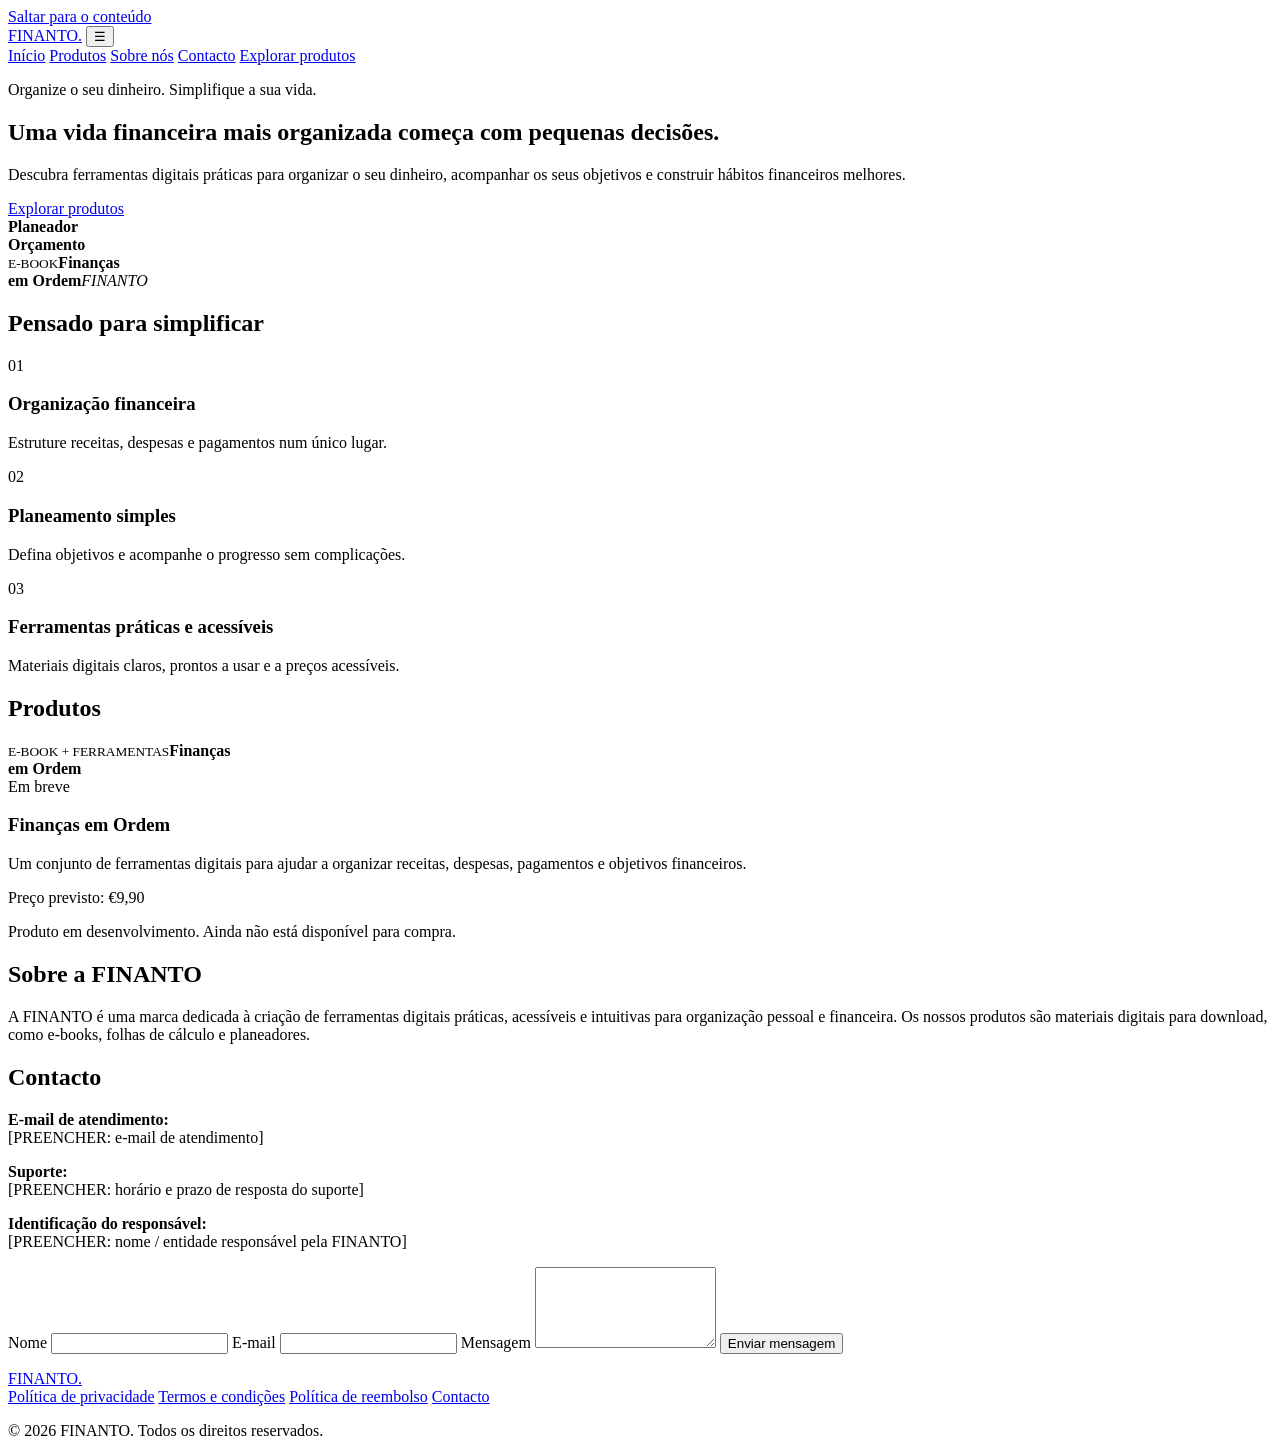
==== index.html @ b925a3a4 "Create index.html" ====
<!DOCTYPE html>
<html lang="pt-PT">
<head>
  <meta charset="UTF-8">
  <meta name="viewport" content="width=device-width, initial-scale=1">
  <title>FINANTO | Produtos digitais para organizar o seu dinheiro</title>
  <meta name="description" content="A FINANTO cria ferramentas digitais práticas e acessíveis para organização pessoal e financeira: e-books, folhas de cálculo e planeadores.">
  <meta property="og:title" content="FINANTO">
  <meta property="og:description" content="Organize o seu dinheiro. Simplifique a sua vida.">
  <meta property="og:type" content="website">
  <meta name="theme-color" content="#142B25">
  <link rel="stylesheet" href="styles.css">
</head>
<body>
  <a class="skip" href="#principal">Saltar para o conteúdo</a>

  <!-- CABEÇALHO -->
  <header class="site-header">
    <div class="container bar">
      <a class="logo" href="index.html" aria-label="FINANTO, página inicial">FINANTO<span>.</span></a>
      <button class="menu-btn" aria-expanded="false" aria-controls="nav" aria-label="Abrir menu">☰</button>
      <nav id="nav" class="nav" aria-label="Principal">
        <a href="#inicio">Início</a>
        <a href="#produtos">Produtos</a>
        <a href="#sobre">Sobre nós</a>
        <a href="#contacto">Contacto</a>
        <a class="btn btn-gold" href="#produtos">Explorar produtos</a>
      </nav>
    </div>
  </header>

  <main id="principal">
    <!-- HERO -->
    <section id="inicio" class="hero">
      <div class="container hero-grid">
        <div>
          <p class="eyebrow">Organize o seu dinheiro. Simplifique a sua vida.</p>
          <h1>Uma vida financeira mais organizada começa com pequenas decisões.</h1>
          <p class="lead">Descubra ferramentas digitais práticas para organizar o seu dinheiro, acompanhar os seus objetivos e construir hábitos financeiros melhores.</p>
          <a class="btn btn-gold" href="#produtos">Explorar produtos</a>
        </div>
        <!-- Mockups feitos só com CSS -->
        <div class="mockups" aria-hidden="true">
          <div class="m-planner"><b>Planeador</b><i></i><i></i><i></i><i></i></div>
          <div class="m-sheet"><b>Orçamento</b><div class="grid"><u></u><u></u><u></u><u></u><u></u><u></u><u></u><u></u><u></u></div></div>
          <div class="m-book"><small>E-BOOK</small><strong>Finanças<br>em Ordem</strong><em>FINANTO</em></div>
        </div>
      </div>
    </section>

    <!-- BENEFÍCIOS -->
    <section class="section alt" aria-labelledby="t-ben">
      <div class="container">
        <h2 id="t-ben">Pensado para simplificar</h2>
        <div class="cards">
          <article class="card"><span class="num">01</span><h3>Organização financeira</h3><p>Estruture receitas, despesas e pagamentos num único lugar.</p></article>
          <article class="card"><span class="num">02</span><h3>Planeamento simples</h3><p>Defina objetivos e acompanhe o progresso sem complicações.</p></article>
          <article class="card"><span class="num">03</span><h3>Ferramentas práticas e acessíveis</h3><p>Materiais digitais claros, prontos a usar e a preços acessíveis.</p></article>
        </div>
      </div>
    </section>

    <!-- PRODUTOS -->
    <section id="produtos" class="section" aria-labelledby="t-prod">
      <div class="container">
        <h2 id="t-prod">Produtos</h2>
        <article class="product">
          <div class="cover" aria-hidden="true"><small>E-BOOK + FERRAMENTAS</small><strong>Finanças<br>em Ordem</strong></div>
          <div>
            <span class="badge">Em breve</span>
            <h3>Finanças em Ordem</h3>
            <p>Um conjunto de ferramentas digitais para ajudar a organizar receitas, despesas, pagamentos e objetivos financeiros.</p>
            <p class="price">Preço previsto: €9,90</p>
            <p class="note">Produto em desenvolvimento. Ainda não está disponível para compra.</p>
          </div>
        </article>
      </div>
    </section>

    <!-- SOBRE -->
    <section id="sobre" class="section dark" aria-labelledby="t-sobre">
      <div class="container narrow">
        <h2 id="t-sobre">Sobre a FINANTO</h2>
        <p>A FINANTO é uma marca dedicada à criação de ferramentas digitais práticas, acessíveis e intuitivas para organização pessoal e financeira. Os nossos produtos são materiais digitais para download, como e-books, folhas de cálculo e planeadores.</p>
      </div>
    </section>

    <!-- CONTACTO -->
    <section id="contacto" class="section" aria-labelledby="t-cont">
      <div class="container contact">
        <div>
          <h2 id="t-cont">Contacto</h2>
          <p><strong>E-mail de atendimento:</strong><br><span id="email-txt">[PREENCHER: e-mail de atendimento]</span></p>
          <p><strong>Suporte:</strong><br>[PREENCHER: horário e prazo de resposta do suporte]</p>
          <p><strong>Identificação do responsável:</strong><br>[PREENCHER: nome / entidade responsável pela FINANTO]</p>
        </div>
        <form id="form" novalidate>
          <label for="nome">Nome</label>
          <input id="nome" name="nome" required autocomplete="name">
          <label for="email">E-mail</label>
          <input id="email" name="email" type="email" required autocomplete="email">
          <label for="msg">Mensagem</label>
          <textarea id="msg" name="msg" rows="5" required></textarea>
          <button class="btn btn-dark" type="submit">Enviar mensagem</button>
          <p id="estado" role="status"></p>
        </form>
      </div>
    </section>
  </main>

  <!-- RODAPÉ -->
  <footer class="footer">
    <div class="container foot">
      <a class="logo" href="index.html">FINANTO<span>.</span></a>
      <nav aria-label="Legal">
        <a href="legal.html#privacidade">Política de privacidade</a>
        <a href="legal.html#termos">Termos e condições</a>
        <a href="legal.html#reembolso">Política de reembolso</a>
        <a href="index.html#contacto">Contacto</a>
      </nav>
      <p>© <span class="ano">2026</span> FINANTO. Todos os direitos reservados.</p>
    </div>
  </footer>
  <script src="script.js"></script>
</body>
</html>
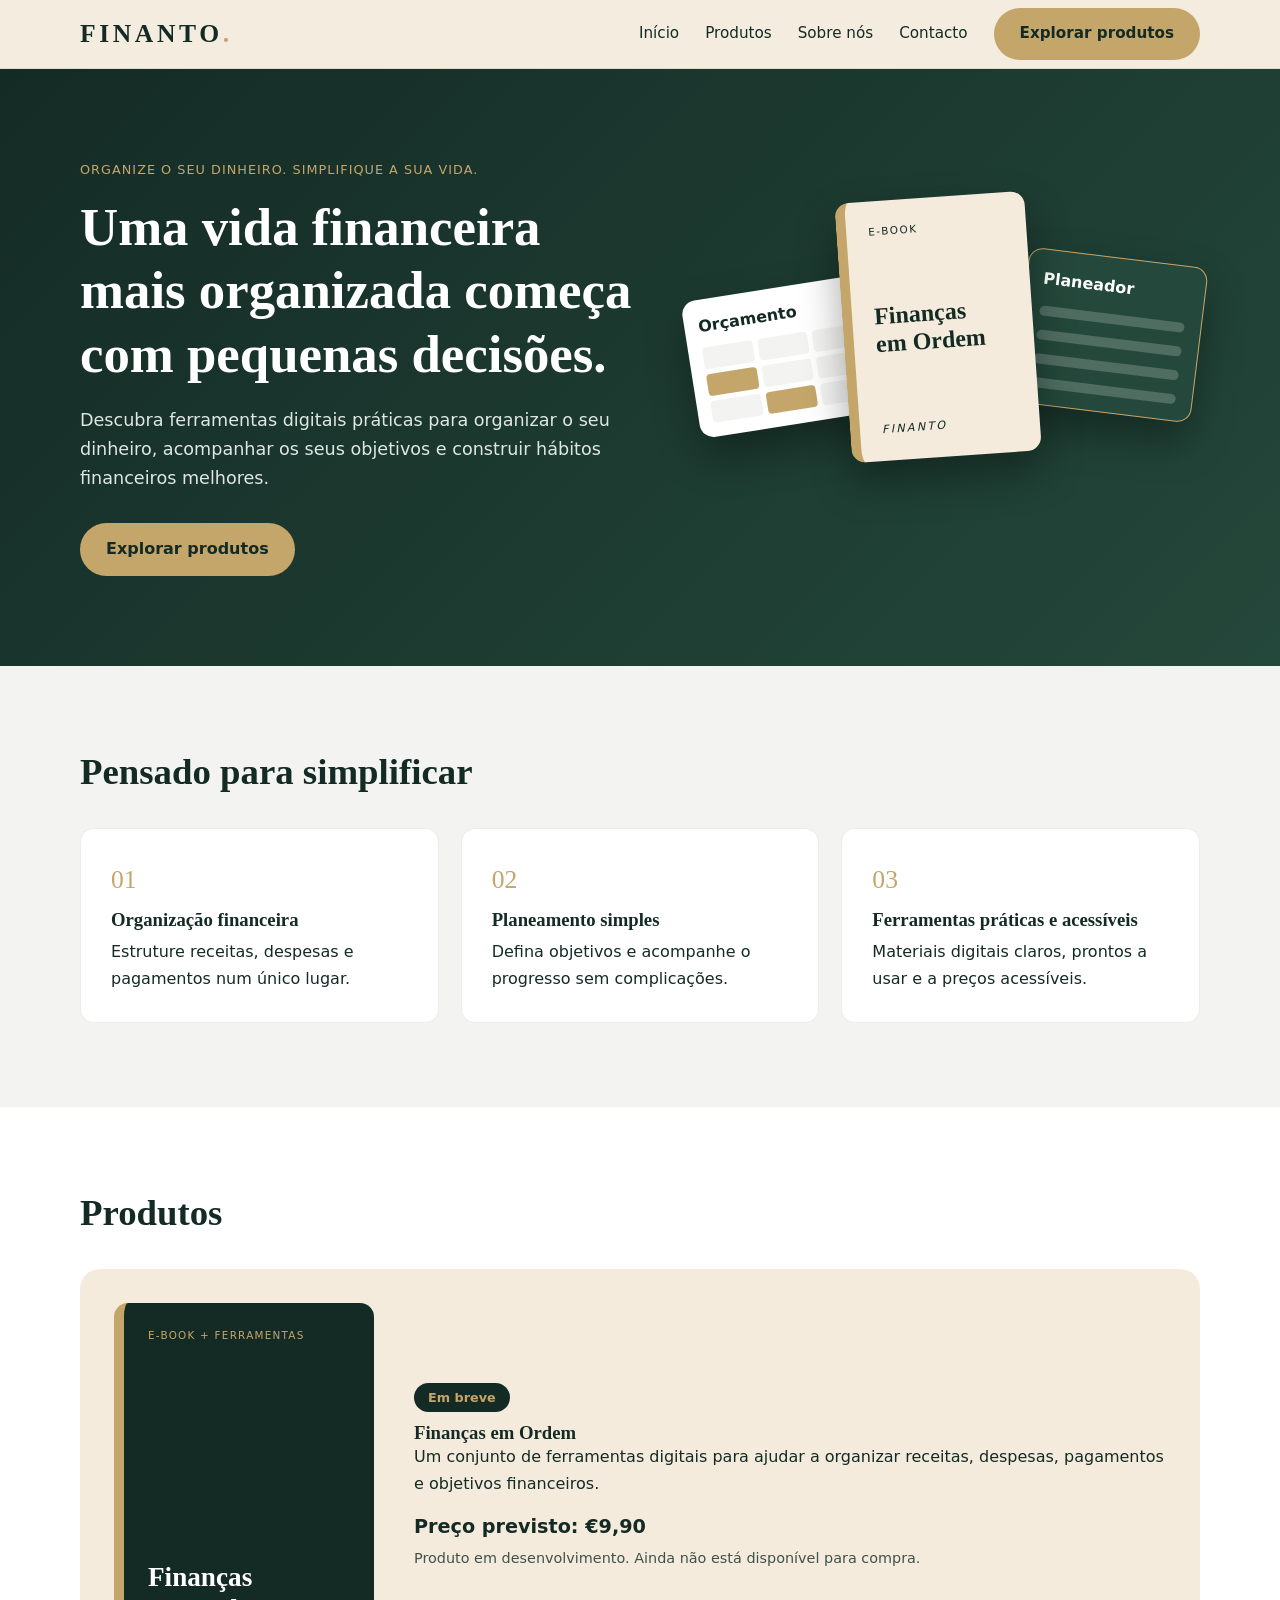
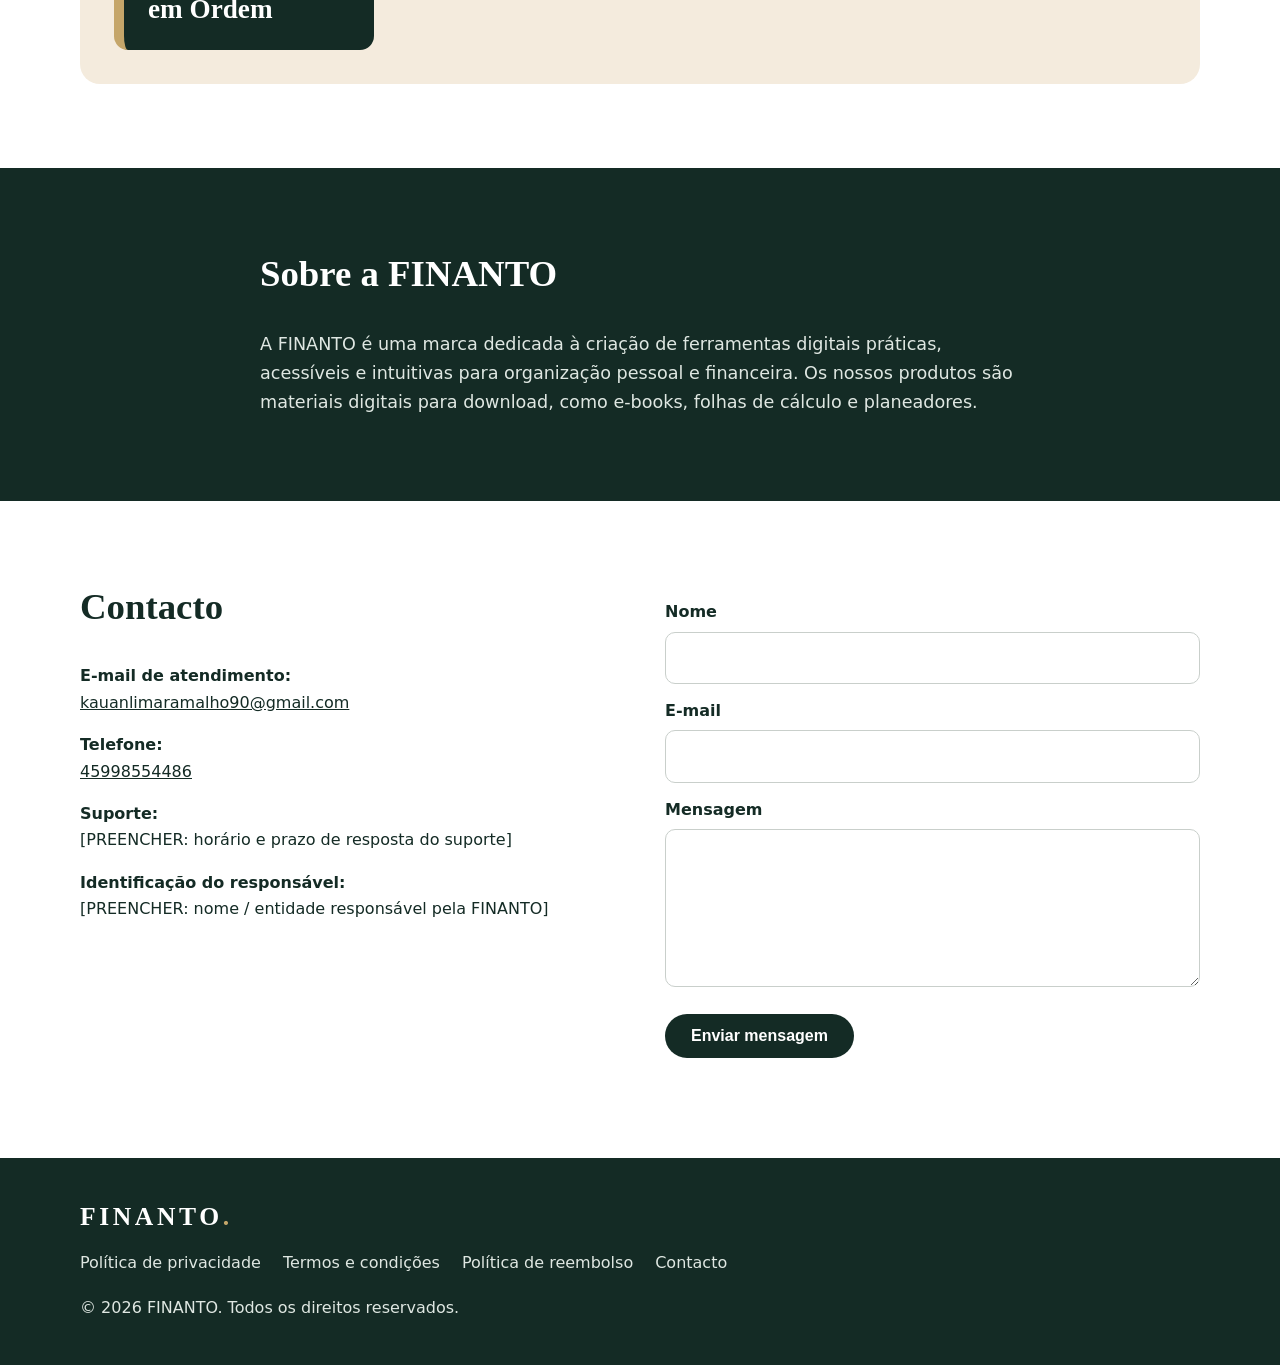
==== commit 57721375: "Update index.html" ====
--- a/index.html
+++ b/index.html
@@ -90,7 +90,8 @@
       <div class="container contact">
         <div>
           <h2 id="t-cont">Contacto</h2>
-          <p><strong>E-mail de atendimento:</strong><br><span id="email-txt">[PREENCHER: e-mail de atendimento]</span></p>
+          <p><strong>E-mail de atendimento:</strong><br><span id="email-txt"><a href="mailto:kauanlimaramalho90@gmail.com">kauanlimaramalho90@gmail.com</a></span></p>
+          <p><strong>Telefone:</strong><br><a href="tel:+5545998554486">45998554486</a></p>
           <p><strong>Suporte:</strong><br>[PREENCHER: horário e prazo de resposta do suporte]</p>
           <p><strong>Identificação do responsável:</strong><br>[PREENCHER: nome / entidade responsável pela FINANTO]</p>
         </div>
--- a/styles.css
+++ b/styles.css
@@ -0,0 +1,86 @@
+/* FINANTO - estilos. Cores definidas como variáveis para fácil edição. */
+:root{--g1:#142B25;--g2:#24483B;--beige:#F4EBDD;--white:#fff;--soft:#F3F4F2;--gold:#C5A66A;--r:14px}
+*{box-sizing:border-box;margin:0}
+html{scroll-behavior:smooth;scroll-padding-top:80px}
+body{font-family:system-ui,-apple-system,"Segoe UI",Roboto,sans-serif;color:var(--g1);background:var(--white);line-height:1.65}
+h1,h2,h3,.logo,.cover strong,.m-book strong{font-family:Georgia,"Times New Roman",serif;line-height:1.2}
+a{color:inherit}
+.container{width:min(1120px,92%);margin:auto}
+.narrow{max-width:760px}
+.skip{position:absolute;left:-999px}.skip:focus{left:8px;top:8px;background:#fff;padding:8px;z-index:99}
+:focus-visible{outline:3px solid var(--gold);outline-offset:2px}
+
+/* Cabeçalho */
+.site-header{position:sticky;top:0;z-index:20;background:rgba(244,235,221,.95);backdrop-filter:blur(8px);border-bottom:1px solid rgba(20,43,37,.1)}
+.bar{display:flex;align-items:center;justify-content:space-between;min-height:68px}
+.logo{font-size:1.6rem;font-weight:700;letter-spacing:.14em;text-decoration:none}
+.logo span{color:var(--gold)}
+.nav{display:flex;align-items:center;gap:26px}
+.nav a{text-decoration:none;font-size:.95rem}
+.menu-btn{display:none;background:none;border:1px solid var(--g1);border-radius:8px;font-size:1.3rem;padding:4px 12px;cursor:pointer;color:var(--g1)}
+
+/* Botões */
+.btn{display:inline-block;padding:13px 26px;border-radius:999px;font-weight:600;text-decoration:none;border:0;cursor:pointer;font-size:1rem;transition:transform .2s}
+.btn:hover{transform:translateY(-2px)}
+.btn-gold{background:var(--gold);color:var(--g1)!important}
+.btn-dark{background:var(--g1);color:#fff}
+
+/* Hero */
+.hero{background:linear-gradient(135deg,var(--g1),var(--g2));color:#fff;padding:90px 0}
+.hero-grid{display:grid;grid-template-columns:1.1fr 1fr;gap:50px;align-items:center}
+.eyebrow{color:var(--gold);letter-spacing:.08em;text-transform:uppercase;font-size:.8rem;margin-bottom:16px}
+.hero h1{font-size:clamp(2rem,4.6vw,3.3rem);margin-bottom:20px}
+.lead{color:#dfe7e2;font-size:1.1rem;margin-bottom:30px}
+
+/* Mockups */
+.mockups{position:relative;height:340px}
+.mockups>div{position:absolute;border-radius:var(--r);box-shadow:0 20px 40px rgba(0,0,0,.35)}
+.m-book{left:30%;top:0;width:190px;height:260px;background:var(--beige);color:var(--g1);padding:22px;display:flex;flex-direction:column;justify-content:space-between;transform:rotate(-4deg);border-left:10px solid var(--gold);z-index:2}
+.m-book small{letter-spacing:.15em;font-size:.65rem}.m-book strong{font-size:1.5rem}.m-book em{font-size:.7rem;letter-spacing:.2em}
+.m-sheet{left:0;top:90px;width:190px;background:#fff;color:var(--g1);padding:14px;transform:rotate(-9deg)}
+.m-sheet .grid{display:grid;grid-template-columns:repeat(3,1fr);gap:5px;margin-top:8px}
+.m-sheet u{height:22px;background:var(--soft);border-radius:4px}.m-sheet u:nth-child(4n){background:var(--gold)}
+.m-planner{right:0;top:60px;width:180px;background:var(--g2);border:1px solid var(--gold);color:#fff;padding:16px;transform:rotate(7deg)}
+.m-planner i{display:block;height:10px;margin-top:14px;background:rgba(255,255,255,.2);border-radius:5px}
+
+/* Secções */
+.section{padding:84px 0}
+.section h2{font-size:clamp(1.7rem,3vw,2.3rem);margin-bottom:34px}
+.alt{background:var(--soft)}
+.dark{background:var(--g1);color:#fff}.dark p{color:#dfe7e2;font-size:1.1rem}
+.cards{display:grid;grid-template-columns:repeat(3,1fr);gap:22px}
+.card{background:#fff;padding:30px;border-radius:var(--r);border:1px solid rgba(20,43,37,.08)}
+.card .num{color:var(--gold);font-family:Georgia,serif;font-size:1.6rem}
+.card h3{margin:8px 0}
+
+/* Produto */
+.product{display:grid;grid-template-columns:260px 1fr;gap:40px;align-items:center;background:var(--beige);padding:34px;border-radius:20px}
+.cover{background:var(--g1);color:#fff;border-radius:var(--r);aspect-ratio:3/4;padding:24px;display:flex;flex-direction:column;justify-content:space-between;border-left:10px solid var(--gold)}
+.cover small{color:var(--gold);letter-spacing:.12em;font-size:.65rem}.cover strong{font-size:1.7rem}
+.badge{display:inline-block;background:var(--g1);color:var(--gold);padding:4px 14px;border-radius:999px;font-size:.8rem;font-weight:700;margin-bottom:10px}
+.price{font-weight:700;font-size:1.2rem;margin:14px 0 4px}
+.note{font-size:.9rem;opacity:.8}
+
+/* Contacto */
+.contact{display:grid;grid-template-columns:1fr 1fr;gap:50px}
+.contact p{margin-bottom:16px}
+form label{display:block;font-weight:600;margin:14px 0 6px}
+input,textarea{width:100%;padding:12px;border:1px solid #c9cfcb;border-radius:10px;font:inherit;background:#fff}
+form .btn{margin-top:18px}
+#estado{margin-top:12px;font-weight:600}
+
+/* Legal e rodapé */
+.legal{padding:60px 0}.legal section{margin:40px 0}.legal h1,.legal h2{margin-bottom:14px}.legal p{margin-bottom:12px}
+.footer{background:var(--g1);color:#dfe7e2;padding:44px 0}
+.foot{display:grid;gap:18px}.foot nav{display:flex;flex-wrap:wrap;gap:8px 22px}.foot a{text-decoration:none}.foot .logo{color:#fff}
+
+/* Responsivo */
+@media(max-width:860px){
+  .hero-grid,.contact,.product,.cards{grid-template-columns:1fr}
+  .product .cover{max-width:220px}
+  .menu-btn{display:block}
+  .nav:not(.open-static){display:none;position:absolute;top:68px;left:0;right:0;background:var(--beige);flex-direction:column;align-items:flex-start;padding:20px 4%;gap:16px}
+  .nav.open{display:flex!important}
+  .mockups{height:300px;transform:scale(.9)}
+}
+@media(prefers-reduced-motion:reduce){*{transition:none!important;scroll-behavior:auto!important}}
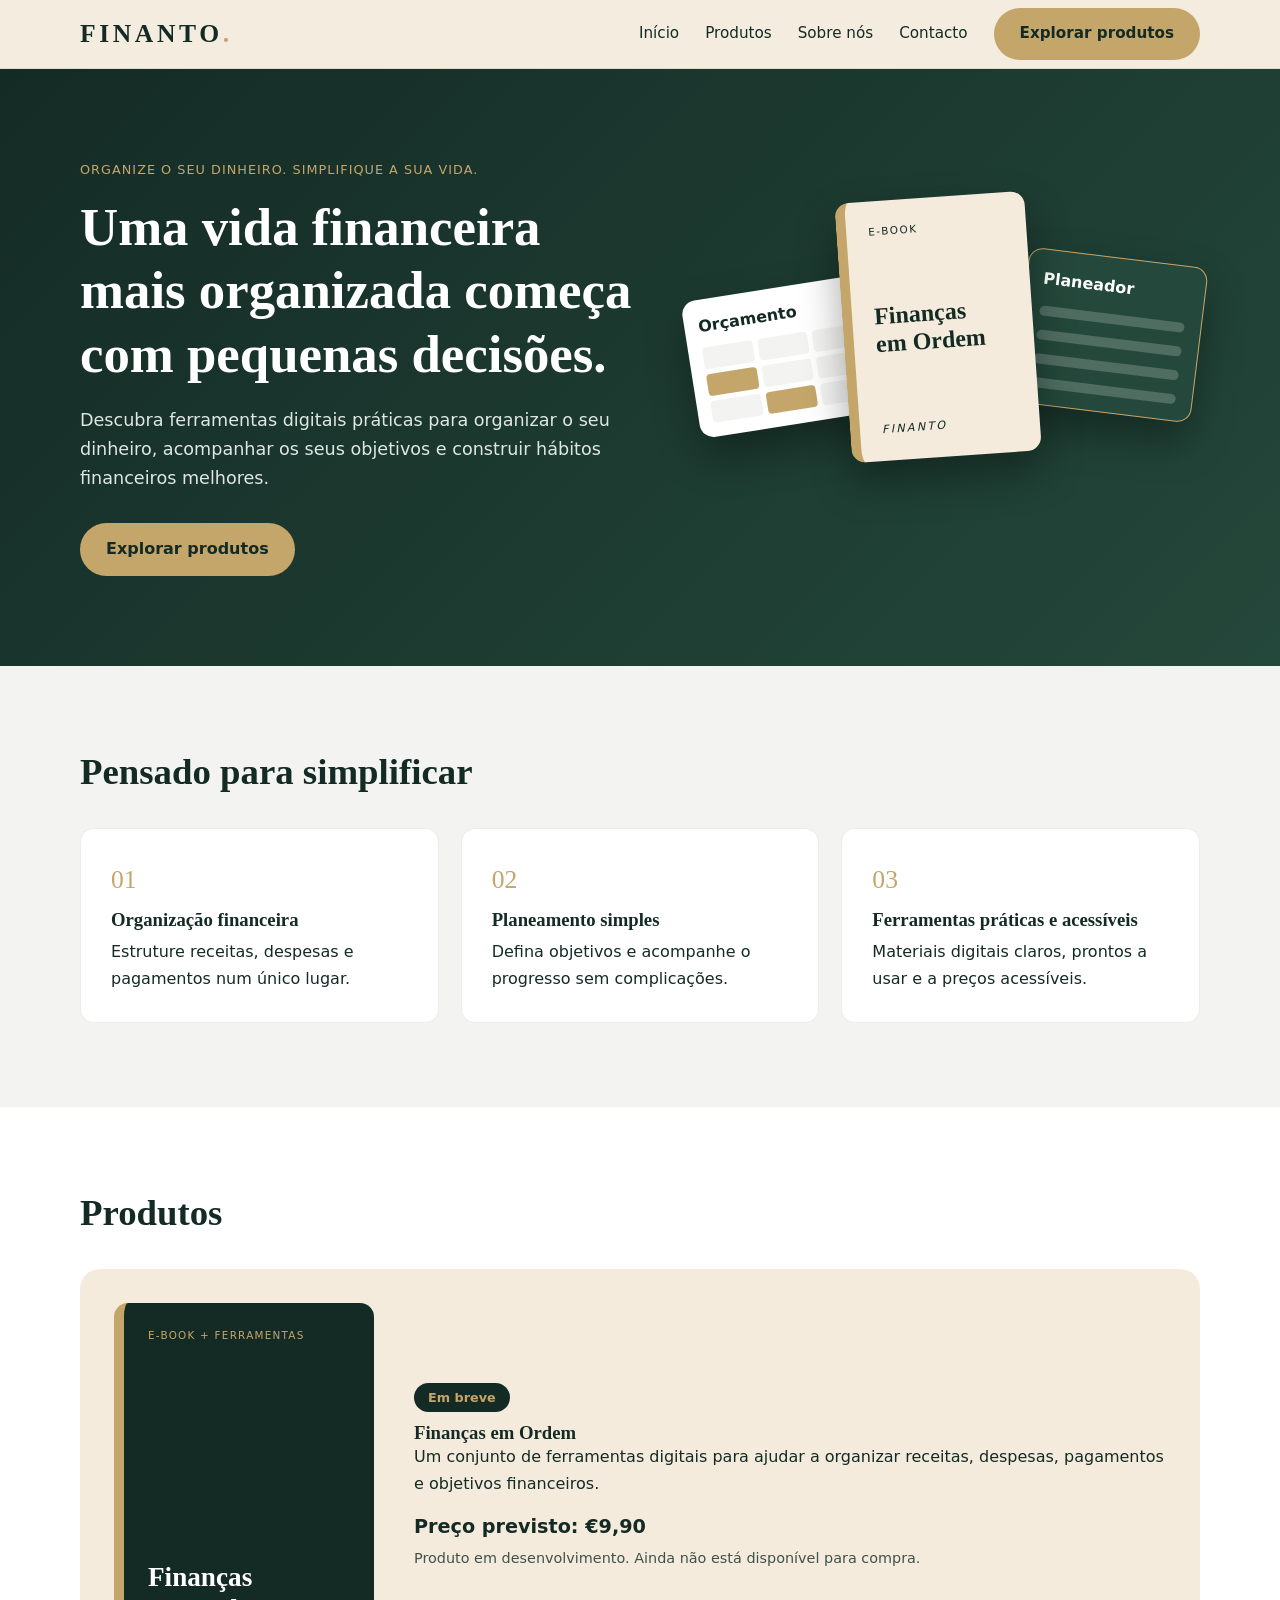
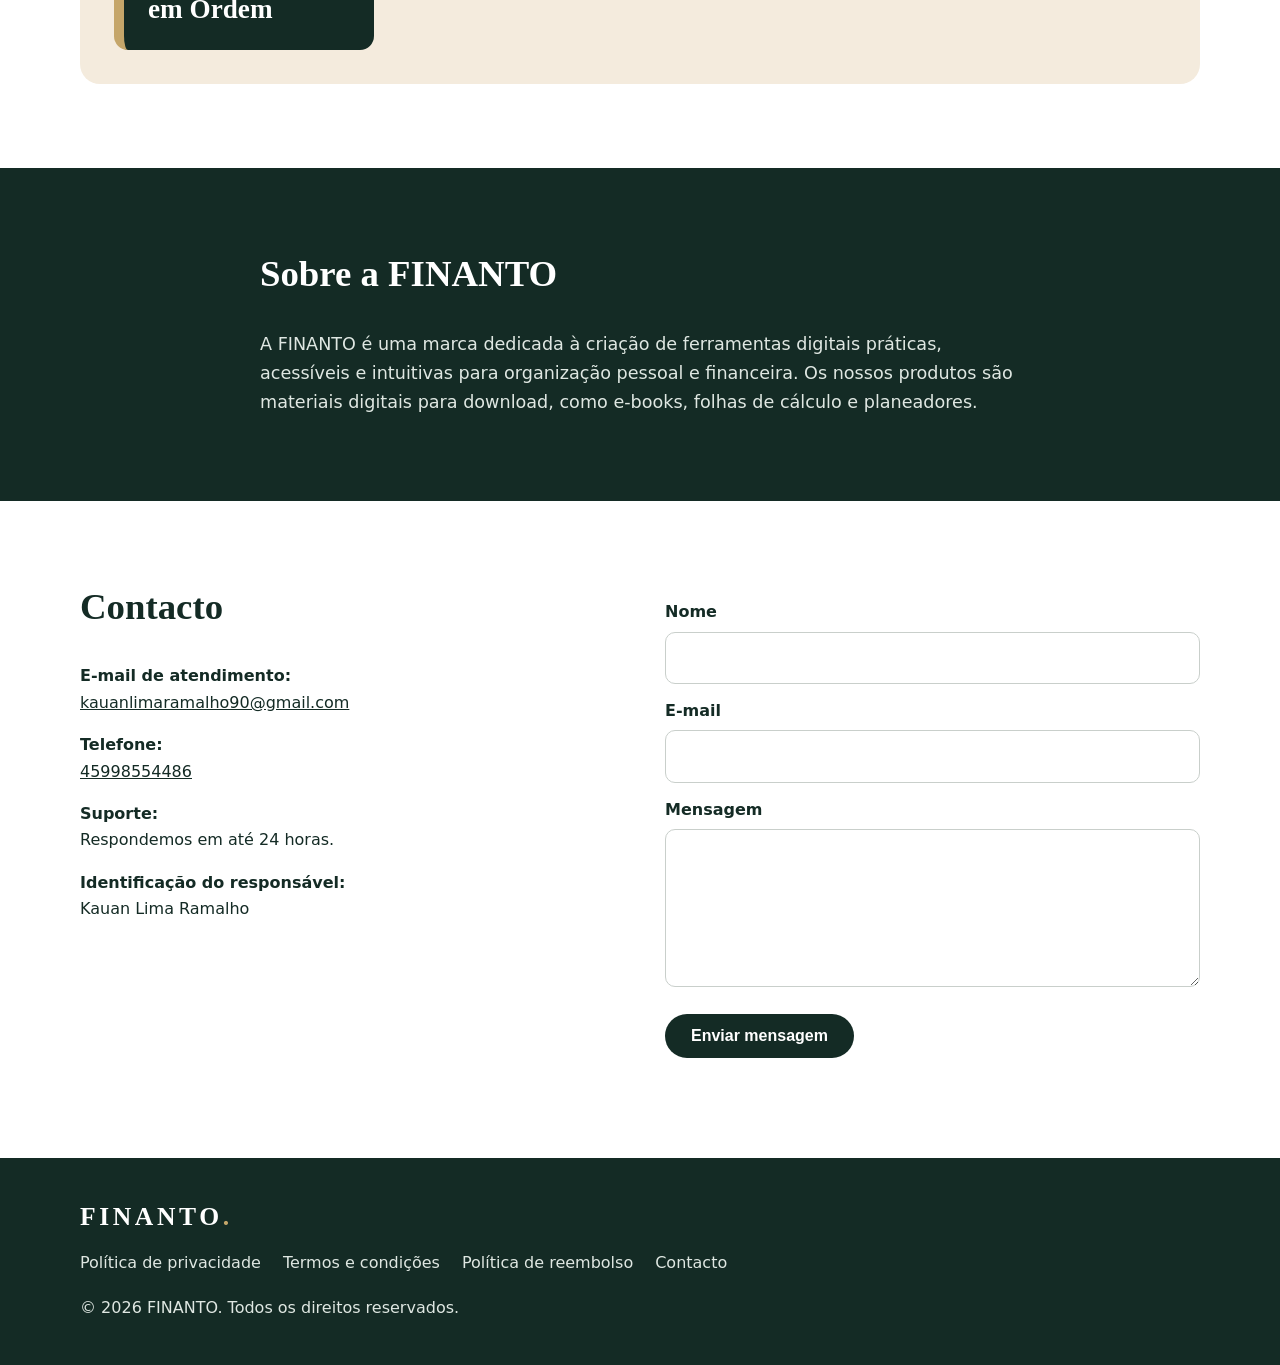
==== commit 158b2104: "Update index.html" ====
--- a/index.html
+++ b/index.html
@@ -92,8 +92,8 @@
           <h2 id="t-cont">Contacto</h2>
           <p><strong>E-mail de atendimento:</strong><br><span id="email-txt"><a href="mailto:kauanlimaramalho90@gmail.com">kauanlimaramalho90@gmail.com</a></span></p>
           <p><strong>Telefone:</strong><br><a href="tel:+5545998554486">45998554486</a></p>
-          <p><strong>Suporte:</strong><br>[PREENCHER: horário e prazo de resposta do suporte]</p>
-          <p><strong>Identificação do responsável:</strong><br>[PREENCHER: nome / entidade responsável pela FINANTO]</p>
+          <p><strong>Suporte:</strong><br>Respondemos em até 24 horas.</p>
+          <p><strong>Identificação do responsável:</strong><br>Kauan Lima Ramalho</p>
         </div>
         <form id="form" novalidate>
           <label for="nome">Nome</label>
